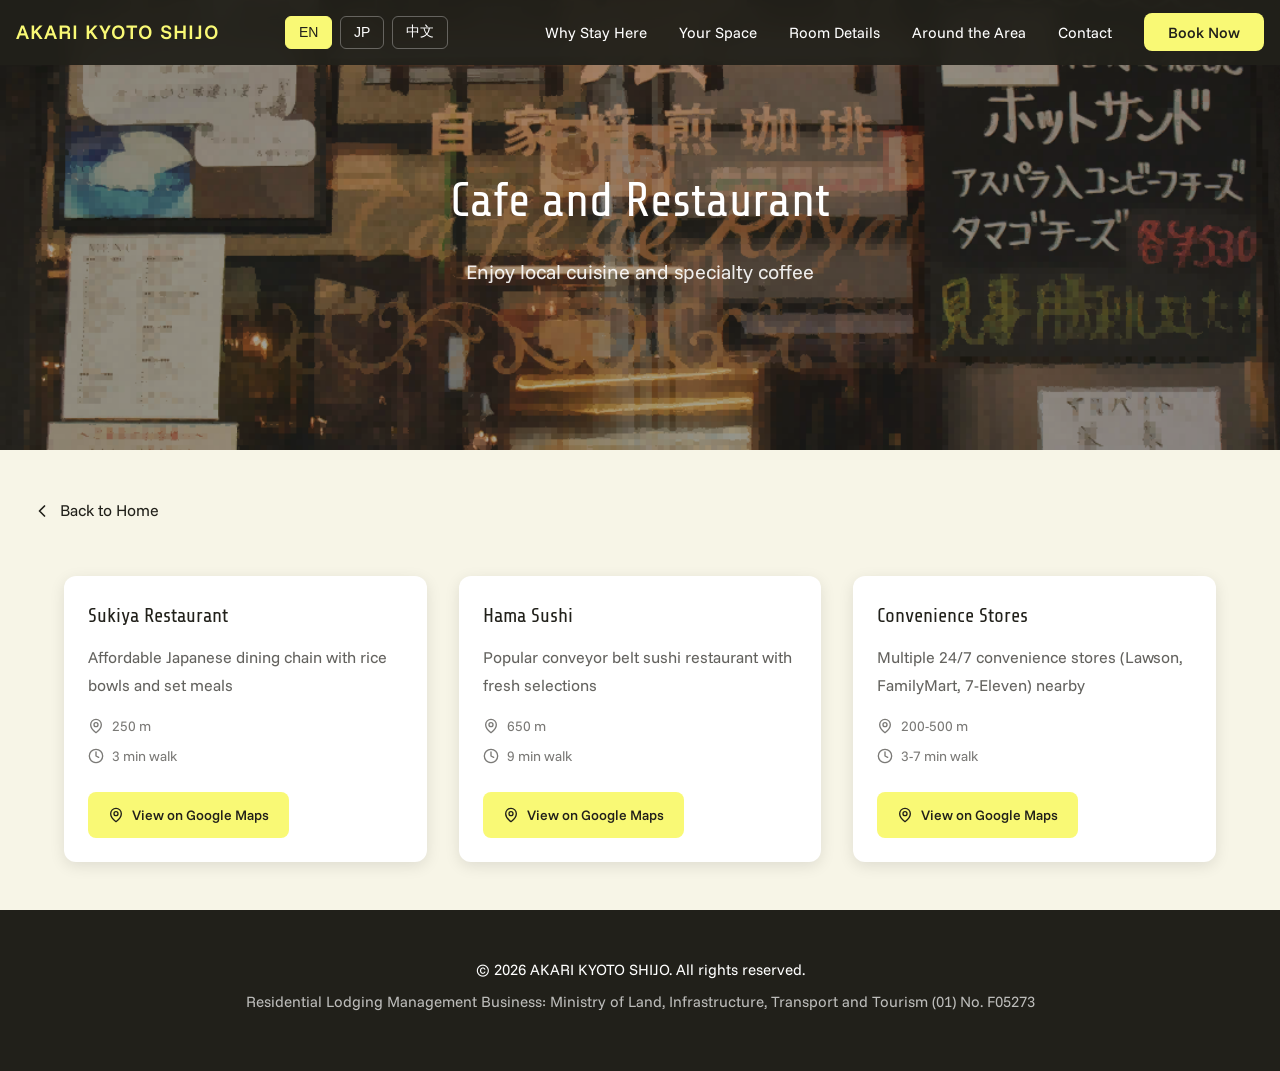
==== cafe-restaurant.html @ cf1908b9 "Add files via upload" ====
<!DOCTYPE html>
<html lang="en">
<head>
    <meta charset="UTF-8">
    <meta name="viewport" content="width=device-width, initial-scale=1.0">
    <meta name="description" content="Cafes and Restaurants near AKARI KYOTO SHIJO - Enjoy local cuisine and specialty coffee">
    <title>Cafes & Restaurants | AKARI KYOTO SHIJO</title>
    <link rel="stylesheet" href="assets/css/style.css">
    <link rel="preconnect" href="https://fonts.googleapis.com">
    <link rel="preconnect" href="https://fonts.gstatic.com" crossorigin>
    <link href="https://fonts.googleapis.com/css2?family=Share+Tech&family=Funnel+Sans:wght@300;400;500;600&family=M+PLUS+1+Code:wght@300;400;500&family=M+PLUS+1:wght@500&family=Noto+Sans+SC:wght@300;400;500&display=swap" rel="stylesheet">
</head>
<body data-lang="EN" class="detail-page">
    <!-- Navigation -->
    <nav class="navigation" id="navigation">
        <div class="nav-container">
            <div class="nav-logo">
                <a href="index.html">AKARI KYOTO SHIJO</a>
            </div>

            <!-- Language Switcher -->
            <div class="language-switcher">
                <button class="lang-btn active" data-lang="EN">EN</button>
                <button class="lang-btn" data-lang="JP">JP</button>
                <button class="lang-btn" data-lang="中文">中文</button>
            </div>

            <!-- Mobile Menu Toggle -->
            <button class="mobile-menu-toggle" id="mobile-menu-toggle">
                <span></span>
                <span></span>
                <span></span>
            </button>

            <!-- Navigation Menu -->
            <ul class="nav-menu" id="nav-menu">
                <li><a href="index.html#why-stay" data-i18n="nav.whyStay">Why Stay Here</a></li>
                <li><a href="index.html#your-space" data-i18n="nav.yourSpace">Your Space</a></li>
                <li><a href="index.html#room-details" data-i18n="nav.roomDetails">Room Details</a></li>
                <li><a href="index.html#area" data-i18n="nav.area">Around the Area</a></li>
                <li><a href="index.html#contact" data-i18n="nav.contact">Contact</a></li>
                <li><a href="https://airbnb.com" target="_blank" class="btn-book" data-i18n="nav.bookNow">Book Now</a></li>
            </ul>
        </div>
    </nav>

    <!-- Hero Section -->
    <section class="detail-hero">
        <img src="assets/images/cafe-bg.png" alt="Cafes and Restaurants in Kyoto">
        <div class="detail-hero-content">
            <h1 data-i18n-heritage="title">Cafe and Restaurant</h1>
            <p data-i18n-heritage="desc">Enjoy local cuisine and specialty coffee</p>
        </div>
    </section>

    <!-- Back to Home Link -->
    <div class="container">
        <a href="index.html" class="back-link">
            <svg xmlns="http://www.w3.org/2000/svg" width="20" height="20" viewBox="0 0 24 24" fill="none" stroke="currentColor" stroke-width="2" stroke-linecap="round" stroke-linejoin="round"><path d="m15 18-6-6 6-6"/></svg>
            <span data-i18n="detailPage.backToHome">Back to Home</span>
        </a>
    </div>

    <!-- Destinations Content -->
    <section class="detail-content">
        <div class="container">
            <div class="destination-grid" id="cafe-destinations">
                <!-- Destinations will be populated by JavaScript based on language -->
            </div>
        </div>
    </section>

    <!-- Footer -->
    <footer class="footer">
        <div class="container">
            <p data-i18n="footer.copyright">© 2026 AKARI KYOTO SHIJO. All rights reserved.</p>
            <p class="footer-registration" data-i18n="footer.registration">Residential Lodging Management Business: Ministry of Land, Infrastructure, Transport and Tourism (01) No. F05273</p>
        </div>
    </footer>

    <script src="assets/js/translations.js"></script>
    <script src="assets/js/detail-pages.js"></script>
    <script src="assets/js/script.js"></script>
</body>
</html>
---- assets/css/style.css ----
/* ==========================================
   AKARI KYOTO SHIJO - Main Stylesheet
   ========================================== */

/* CSS Reset & Base Styles */
* {
    margin: 0;
    padding: 0;
    box-sizing: border-box;
}

:root {
    --brand-yellow: #F9F975;
    --deep-charcoal: #21201A;
    --warm-cream: #F7F5E7;
    --charcoal-alpha-70: rgba(33, 32, 26, 0.7);
    --charcoal-alpha-30: rgba(33, 32, 26, 0.3);
    --charcoal-alpha-10: rgba(33, 32, 26, 0.1);
}

html {
    scroll-behavior: smooth;
}

body {
    font-family: 'Funnel Sans', sans-serif;
    font-weight: 400;
    line-height: 1.6;
    color: var(--deep-charcoal);
    background-color: var(--warm-cream);
}

/* Language-specific fonts */
body[data-lang="JP"] {
    font-family: 'M PLUS 1 Code', monospace;
}

body[data-lang="JP"] h1,
body[data-lang="JP"] h2,
body[data-lang="JP"] h3 {
    font-family: 'M PLUS 1', sans-serif;
    font-weight: 500;
}

body[data-lang="中文"] {
    font-family: 'Noto Sans SC', sans-serif;
}

body[data-lang="中文"] h1,
body[data-lang="中文"] h2,
body[data-lang="中文"] h3 {
    font-family: 'Noto Sans SC', sans-serif;
    font-weight: 500;
}

h1, h2, h3 {
    font-family: 'Share Tech', sans-serif;
    font-weight: 300;
}

img {
    max-width: 100%;
    display: block;
}

a {
    text-decoration: none;
    color: inherit;
}

.container {
    max-width: 1600px;
    margin: 0 auto;
    padding: 0 1rem;
}

@media (min-width: 1024px) {
    .container {
        padding: 0 2rem;
    }
}

/* ==========================================
   NAVIGATION
   ========================================== */
.navigation {
    position: fixed;
    top: 0;
    left: 0;
    right: 0;
    z-index: 1000;
    background-color: rgba(33, 32, 26, 0.95);
    backdrop-filter: blur(10px);
    padding: 1rem 0;
    transition: all 0.3s ease;
}

.nav-container {
    max-width: 1600px;
    margin: 0 auto;
    padding: 0 1rem;
    display: flex;
    align-items: center;
    justify-content: space-between;
}

.nav-logo a {
    color: var(--brand-yellow);
    font-size: 1.25rem;
    font-weight: 600;
    letter-spacing: 1px;
}

.language-switcher {
    display: flex;
    gap: 0.5rem;
    margin-right: 2rem;
}

.lang-btn {
    background: transparent;
    border: 1px solid rgba(255, 255, 255, 0.3);
    color: white;
    padding: 0.4rem 0.8rem;
    border-radius: 6px;
    cursor: pointer;
    transition: all 0.3s ease;
    font-size: 0.875rem;
}

.lang-btn:hover {
    border-color: var(--brand-yellow);
    color: var(--brand-yellow);
}

.lang-btn.active {
    background-color: var(--brand-yellow);
    color: var(--deep-charcoal);
    border-color: var(--brand-yellow);
}

.nav-menu {
    display: none;
    list-style: none;
    gap: 2rem;
    align-items: center;
}

.nav-menu a {
    color: white;
    transition: color 0.3s ease;
    font-size: 0.95rem;
}

.nav-menu a:hover {
    color: var(--brand-yellow);
}

.nav-menu .btn-book {
    background-color: var(--brand-yellow);
    color: var(--deep-charcoal);
    padding: 0.6rem 1.5rem;
    border-radius: 8px;
    font-weight: 500;
    transition: all 0.3s ease;
}

.nav-menu .btn-book:hover {
    background-color: transparent;
    border: 2px solid var(--brand-yellow);
    color: var(--brand-yellow);
}

/* Mobile Menu Toggle */
.mobile-menu-toggle {
    display: flex;
    flex-direction: column;
    gap: 4px;
    background: transparent;
    border: none;
    cursor: pointer;
    padding: 0.5rem;
}

.mobile-menu-toggle span {
    width: 25px;
    height: 2px;
    background-color: white;
    transition: all 0.3s ease;
}

@media (min-width: 1024px) {
    .mobile-menu-toggle {
        display: none;
    }

    .nav-menu {
        display: flex;
    }
}

/* Mobile Menu Active State */
.nav-menu.active {
    display: flex;
    flex-direction: column;
    position: absolute;
    top: 100%;
    left: 0;
    right: 0;
    background-color: rgba(33, 32, 26, 0.98);
    padding: 2rem 1rem;
    gap: 1.5rem;
}

/* ==========================================
   HERO SECTION
   ========================================== */
.hero-section {
    position: relative;
    height: 100vh;
    display: flex;
    align-items: center;
    justify-content: center;
    overflow: hidden;
}

.hero-slideshow {
    position: absolute;
    top: 0;
    left: 0;
    width: 100%;
    height: 100%;
}

.hero-image {
    position: absolute;
    width: 100%;
    height: 100%;
    object-fit: cover;
    opacity: 0;
    transition: opacity 1s ease-in-out;
}

.hero-image.active {
    opacity: 1;
}

.hero-overlay {
    position: absolute;
    top: 0;
    left: 0;
    width: 100%;
    height: 100%;
    background-color: rgba(0, 0, 0, 0.4);
}

.hero-content {
    position: relative;
    z-index: 10;
    text-align: center;
    color: white;
    padding: 2rem;
}

.hero-logo {
    width: 240px;
    max-width: 90%;
    height: auto;
    margin: 0 auto 2rem;
}

@media (min-width: 1024px) {
    .hero-logo {
        width: 320px;
    }
}

.hero-tagline {
    font-size: 1.25rem;
    color: rgba(255, 255, 255, 0.9);
    margin-bottom: 2rem;
    max-width: 600px;
    margin-left: auto;
    margin-right: auto;
}

.btn-primary {
    display: inline-block;
    background-color: var(--brand-yellow);
    color: var(--deep-charcoal);
    padding: 1rem 3rem;
    border-radius: 8px;
    font-weight: 500;
    font-size: 0.95rem;
    border: 2px solid var(--brand-yellow);
    transition: all 0.3s ease;
}

.btn-primary:hover {
    background-color: transparent;
    color: var(--brand-yellow);
}

/* ==========================================
   SECTION TITLES
   ========================================== */
.section-title {
    font-size: 1.75rem;
    text-align: center;
    margin-bottom: 3rem;
    font-weight: 300;
    color: var(--deep-charcoal);
}

.section-title.light {
    color: var(--warm-cream);
}

@media (min-width: 768px) {
    .section-title {
        font-size: 2rem;
        margin-bottom: 5rem;
    }
}

/* ==========================================
   WHY STAY SECTION
   ========================================== */
.why-stay-section {
    padding: 4rem 1rem;
    background-color: var(--warm-cream);
}

@media (min-width: 768px) {
    .why-stay-section {
        padding: 6rem 1.5rem;
    }
}

@media (min-width: 1024px) {
    .why-stay-section {
        padding: 8.75rem 2rem;
    }
}

.why-stay-grid {
    display: grid;
    grid-template-columns: 1fr;
    gap: 3rem;
}

@media (min-width: 640px) {
    .why-stay-grid {
        grid-template-columns: repeat(2, 1fr);
        gap: 2.5rem;
    }
}

@media (min-width: 1024px) {
    .why-stay-grid {
        grid-template-columns: repeat(4, 1fr);
        gap: 3rem;
    }
}

.feature-card {
    text-align: center;
}

.feature-icon {
    width: 64px;
    height: 64px;
    margin: 0 auto 1rem;
    border-radius: 50%;
    background-color: var(--brand-yellow);
    display: flex;
    align-items: center;
    justify-content: center;
}

.feature-icon svg {
    width: 32px;
    height: 32px;
    color: var(--deep-charcoal);
}

.feature-card h3 {
    font-size: 1.25rem;
    font-weight: 300;
    margin-bottom: 1rem;
    color: var(--deep-charcoal);
}

.feature-card p {
    line-height: 1.7;
    color: var(--charcoal-alpha-70);
}

/* ==========================================
   SPACE GALLERY SECTION
   ========================================== */
.space-section {
    padding: 4rem 1rem;
    background-color: var(--deep-charcoal);
}

@media (min-width: 768px) {
    .space-section {
        padding: 5rem 1.5rem;
    }
}

@media (min-width: 1024px) {
    .space-section {
        padding: 6rem 2rem;
    }
}

.space-grid {
    display: grid;
    gap: 2rem;
}

@media (min-width: 1024px) {
    .space-grid {
        grid-template-columns: repeat(3, 1fr);
    }
}

.space-item {
    position: relative;
    height: 50vh;
    border-radius: 1rem;
    overflow: hidden;
    box-shadow: 0 10px 30px rgba(0, 0, 0, 0.3);
    cursor: pointer;
    transition: all 0.3s ease;
}

.space-item:hover {
    box-shadow: 0 15px 40px rgba(0, 0, 0, 0.5);
    transform: translateY(-4px);
}

.space-item.full-width {
    grid-column: 1 / -1;
    height: 60vh;
}

@media (min-width: 1024px) {
    .space-item.full-width {
        height: 70vh;
    }
}

.space-item img {
    width: 100%;
    height: 100%;
    object-fit: cover;
}

.space-label {
    position: absolute;
    bottom: 1.5rem;
    left: 1.5rem;
    background-color: rgba(255, 255, 255, 0.95);
    backdrop-filter: blur(10px);
    padding: 0.75rem 1.5rem;
    border-radius: 8px;
    pointer-events: none;
}

.space-label p {
    color: var(--deep-charcoal);
    font-weight: 300;
    font-size: 1.125rem;
}

/* Gallery Modal */
.gallery-modal {
    display: none;
    position: fixed;
    z-index: 2000;
    left: 0;
    top: 0;
    width: 100%;
    height: 100%;
    background-color: rgba(0, 0, 0, 0.95);
}

.gallery-modal.active {
    display: flex;
    align-items: center;
    justify-content: center;
}

.gallery-modal-content {
    position: relative;
    width: 90%;
    max-width: 1200px;
    padding: 2rem;
}

.gallery-close {
    position: absolute;
    top: 1rem;
    right: 1rem;
    font-size: 3rem;
    color: white;
    background: transparent;
    border: none;
    cursor: pointer;
    z-index: 10;
}

#gallery-title {
    color: white;
    text-align: center;
    margin-bottom: 2rem;
    font-size: 1.5rem;
    font-weight: 300;
}

.gallery-slideshow {
    position: relative;
}

.gallery-images {
    width: 100%;
    height: 70vh;
    display: flex;
    align-items: center;
    justify-content: center;
}

.gallery-images img {
    max-width: 100%;
    max-height: 100%;
    object-fit: contain;
    display: none;
}

.gallery-images img.active {
    display: block;
}

.gallery-prev,
.gallery-next {
    position: absolute;
    top: 50%;
    transform: translateY(-50%);
    background-color: rgba(255, 255, 255, 0.3);
    color: white;
    border: none;
    font-size: 2rem;
    padding: 1rem;
    cursor: pointer;
    transition: background-color 0.3s ease;
    z-index: 10;
}

.gallery-prev:hover,
.gallery-next:hover {
    background-color: rgba(255, 255, 255, 0.5);
}

.gallery-prev {
    left: 1rem;
}

.gallery-next {
    right: 1rem;
}

/* ==========================================
   ROOM DETAILS SECTION
   ========================================== */
.room-details-section {
    padding: 4rem 1rem;
    background-color: var(--warm-cream);
}

@media (min-width: 768px) {
    .room-details-section {
        padding: 5rem 1.5rem;
    }
}

@media (min-width: 1024px) {
    .room-details-section {
        padding: 6rem 2rem;
    }
}

.room-details-grid {
    display: grid;
    gap: 3rem;
    margin-bottom: 4rem;
}

@media (min-width: 768px) {
    .room-details-grid {
        grid-template-columns: repeat(2, 1fr);
        gap: 4rem;
    }
}

.room-specs h3,
.room-amenities h3 {
    font-size: 1.5rem;
    font-weight: 300;
    color: var(--deep-charcoal);
    margin-bottom: 2rem;
}

.spec-item {
    display: flex;
    align-items: flex-start;
    gap: 1rem;
    margin-bottom: 1.5rem;
}

.spec-item svg {
    width: 24px;
    height: 24px;
    color: var(--charcoal-alpha-30);
    flex-shrink: 0;
    margin-top: 0.25rem;
}

.spec-item .label {
    color: var(--charcoal-alpha-30);
    font-size: 0.95rem;
    margin-bottom: 0.25rem;
}

.spec-item .value {
    color: var(--deep-charcoal);
    font-size: 1.125rem;
}

.amenities-grid {
    display: grid;
    grid-template-columns: repeat(2, 1fr);
    gap: 1.5rem;
}

.amenity-item {
    display: flex;
    align-items: center;
    gap: 0.75rem;
}

.amenity-item svg {
    width: 20px;
    height: 20px;
    color: var(--charcoal-alpha-30);
    flex-shrink: 0;
}

.amenity-item span {
    color: var(--deep-charcoal);
}

.cancellation-policy {
    background-color: white;
    border-radius: 1rem;
    padding: 2rem;
    border: 1px solid var(--charcoal-alpha-10);
}

.cancellation-policy h3 {
    font-size: 1.25rem;
    font-weight: 300;
    color: var(--deep-charcoal);
    margin-bottom: 1rem;
}

.cancellation-policy p {
    color: var(--charcoal-alpha-30);
    line-height: 1.7;
}

/* ==========================================
   AREA SECTION
   ========================================== */
.area-section {
    padding: 6rem 1rem;
    background-color: rgba(249, 249, 117, 0.75);
}

@media (min-width: 1024px) {
    .area-section {
        padding: 6rem 2rem;
    }
}

.area-grid {
    display: grid;
    gap: 2rem;
}

@media (min-width: 768px) {
    .area-grid {
        grid-template-columns: repeat(3, 1fr);
    }
}

.area-card {
    background-color: white;
    border-radius: 12px;
    padding: 2rem;
    box-shadow: 0 4px 15px rgba(0, 0, 0, 0.1);
    transition: all 0.3s ease;
    border: 2px solid transparent;
}

.area-card:hover {
    box-shadow: 0 10px 30px rgba(0, 0, 0, 0.2);
    transform: translateY(-4px) scale(1.02);
    border-color: var(--brand-yellow);
}

.area-card svg {
    width: 40px;
    height: 40px;
    color: var(--deep-charcoal);
    margin-bottom: 1rem;
    transition: color 0.3s ease;
}

.area-card:hover svg {
    color: var(--brand-yellow);
}

.area-card h3 {
    font-size: 1.25rem;
    font-weight: 300;
    color: var(--deep-charcoal);
    margin-bottom: 0.75rem;
}

.area-card p {
    color: var(--charcoal-alpha-70);
}

/* ==========================================
   CONTACT SECTION
   ========================================== */
.contact-section {
    padding: 6rem 1rem;
    background-color: var(--warm-cream);
}

@media (min-width: 1024px) {
    .contact-section {
        padding: 6rem 2rem;
    }
}

.contact-grid {
    display: grid;
    gap: 4rem;
    margin-bottom: 5rem;
}

@media (min-width: 1024px) {
    .contact-grid {
        grid-template-columns: repeat(2, 1fr);
    }
}

.contact-info h2 {
    font-size: 2rem;
    font-weight: 300;
    color: var(--deep-charcoal);
    margin-bottom: 2rem;
}

.contact-item {
    display: flex;
    align-items: flex-start;
    gap: 1rem;
    margin-bottom: 1.5rem;
}

.contact-item svg {
    width: 24px;
    height: 24px;
    color: var(--charcoal-alpha-30);
    flex-shrink: 0;
    margin-top: 0.25rem;
}

.contact-item .label {
    color: var(--charcoal-alpha-70);
    font-size: 0.95rem;
    margin-bottom: 0.25rem;
}

.contact-item a {
    font-size: 1.125rem;
    color: var(--deep-charcoal);
    transition: color 0.3s ease;
}

.contact-item a:hover {
    color: var(--brand-yellow);
}

.contact-item p {
    font-size: 1.125rem;
    color: var(--deep-charcoal);
}

.contact-map {
    border-radius: 1rem;
    overflow: hidden;
    height: 400px;
    box-shadow: 0 4px 15px var(--charcoal-alpha-10);
}

.contact-map iframe {
    width: 100%;
    height: 100%;
    border: 0;
}

.final-cta {
    background-color: var(--brand-yellow);
    border-radius: 1.5rem;
    padding: 3rem 2rem;
    text-align: center;
}

@media (min-width: 1024px) {
    .final-cta {
        padding: 4rem 4rem;
    }
}

.final-cta h2 {
    font-size: 2.25rem;
    font-weight: 300;
    color: var(--deep-charcoal);
    margin-bottom: 1.5rem;
}

.final-cta p {
    color: rgba(33, 32, 26, 0.8);
    font-size: 1rem;
    max-width: 700px;
    margin: 0 auto 2rem;
}

.btn-secondary {
    display: inline-block;
    background-color: var(--deep-charcoal);
    color: white;
    padding: 1rem 3rem;
    border-radius: 8px;
    font-weight: 500;
    font-size: 0.95rem;
    border: 2px solid var(--deep-charcoal);
    transition: all 0.3s ease;
}

.btn-secondary:hover {
    background-color: transparent;
    color: var(--deep-charcoal);
}

/* ==========================================
   FOOTER
   ========================================== */
.footer {
    background-color: var(--deep-charcoal);
    color: white;
    padding: 3rem 1rem;
    text-align: center;
}

.footer p {
    margin-bottom: 0.5rem;
    font-size: 0.95rem;
}

.footer-registration {
    font-size: 0.875rem;
    color: rgba(255, 255, 255, 0.7);
}

/* ==========================================
   DETAIL PAGES
   ========================================== */
.detail-page {
    min-height: 100vh;
    background-color: var(--warm-cream);
}

.detail-hero {
    position: relative;
    height: 50vh;
    background-color: black;
}

.detail-hero img {
    width: 100%;
    height: 100%;
    object-fit: cover;
    opacity: 0.7;
}

.detail-hero-content {
    position: absolute;
    top: 50%;
    left: 50%;
    transform: translate(-50%, -50%);
    text-align: center;
    color: white;
    width: 100%;
    padding: 2rem;
}

.detail-hero h1 {
    font-size: 3rem;
    font-weight: 300;
    margin-bottom: 1rem;
}

.detail-hero p {
    font-size: 1.25rem;
    color: rgba(255, 255, 255, 0.9);
}

.back-link {
    display: inline-flex;
    align-items: center;
    gap: 0.5rem;
    color: var(--deep-charcoal);
    padding: 3rem 0 0;
    transition: color 0.3s ease;
}

.back-link:hover {
    color: var(--brand-yellow);
}

.detail-content {
    padding: 3rem 1rem;
}

@media (min-width: 1024px) {
    .detail-content {
        padding: 3rem 2rem;
    }
}

.destination-grid {
    display: grid;
    gap: 2rem;
}

@media (min-width: 768px) {
    .destination-grid {
        grid-template-columns: repeat(2, 1fr);
    }
}

@media (min-width: 1024px) {
    .destination-grid {
        grid-template-columns: repeat(3, 1fr);
    }
}

.destination-card {
    background-color: white;
    border-radius: 12px;
    padding: 1.5rem;
    box-shadow: 0 4px 15px rgba(0, 0, 0, 0.1);
    transition: all 0.3s ease;
}

.destination-card:hover {
    box-shadow: 0 10px 30px rgba(0, 0, 0, 0.2);
}

.destination-card h3 {
    font-size: 1.25rem;
    font-weight: 300;
    color: var(--deep-charcoal);
    margin-bottom: 0.75rem;
}

.destination-card p {
    color: var(--charcoal-alpha-70);
    line-height: 1.7;
    margin-bottom: 1rem;
}

.destination-info {
    display: flex;
    flex-direction: column;
    gap: 0.5rem;
    margin-bottom: 1rem;
}

.info-item {
    display: flex;
    align-items: center;
    gap: 0.5rem;
    font-size: 0.875rem;
    color: rgba(33, 32, 26, 0.6);
}

.info-item svg {
    width: 16px;
    height: 16px;
}

.btn-maps {
    display: inline-flex;
    align-items: center;
    gap: 0.5rem;
    background-color: var(--brand-yellow);
    color: var(--deep-charcoal);
    padding: 0.75rem 1.25rem;
    border-radius: 8px;
    font-weight: 500;
    font-size: 0.875rem;
    transition: all 0.3s ease;
    margin-top: 0.5rem;
}

.btn-maps:hover {
    background-color: rgba(249, 249, 117, 0.9);
}

.btn-maps svg {
    width: 16px;
    height: 16px;
}

/* ==========================================
   UTILITIES
   ========================================== */
.text-center {
    text-align: center;
}

/* Smooth Scrolling Padding for Fixed Nav */
section {
    scroll-margin-top: 80px;
}
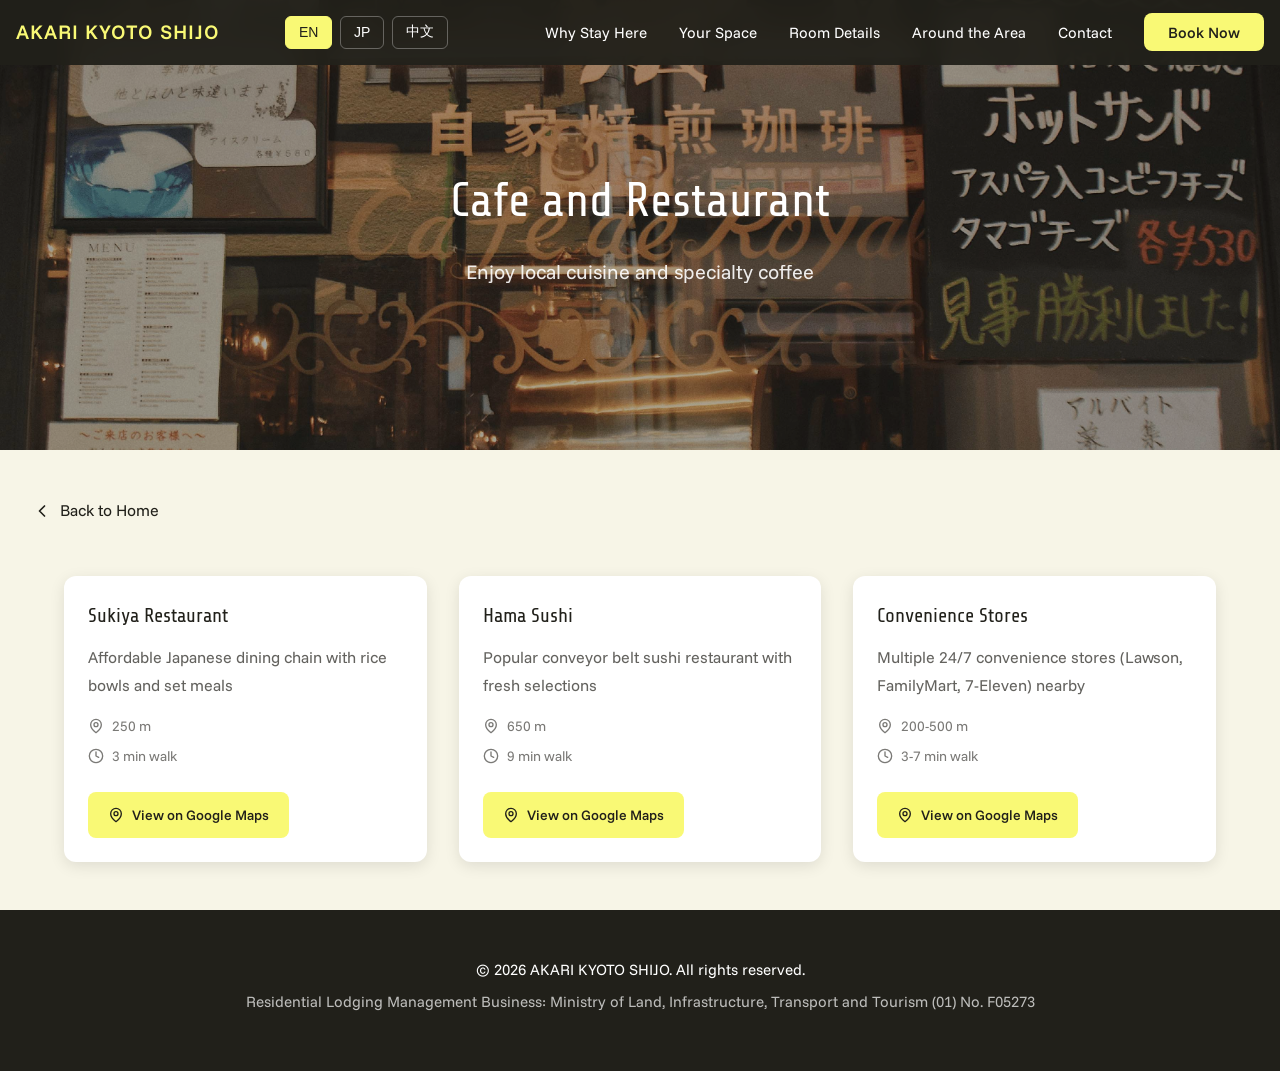
==== commit 60230e79: "Add files via upload" ====
--- a/cafe-restaurant.html
+++ b/cafe-restaurant.html
@@ -46,7 +46,7 @@
 
     <!-- Hero Section -->
     <section class="detail-hero">
-        <img src="assets/images/cafe-bg.png" alt="Cafes and Restaurants in Kyoto">
+        <img src="assets/images/cafe-bg.jpg" alt="Cafes and Restaurants in Kyoto">
         <div class="detail-hero-content">
             <h1 data-i18n-heritage="title">Cafe and Restaurant</h1>
             <p data-i18n-heritage="desc">Enjoy local cuisine and specialty coffee</p>
@@ -82,4 +82,4 @@
     <script src="assets/js/detail-pages.js"></script>
     <script src="assets/js/script.js"></script>
 </body>
-</html>
+</html>
